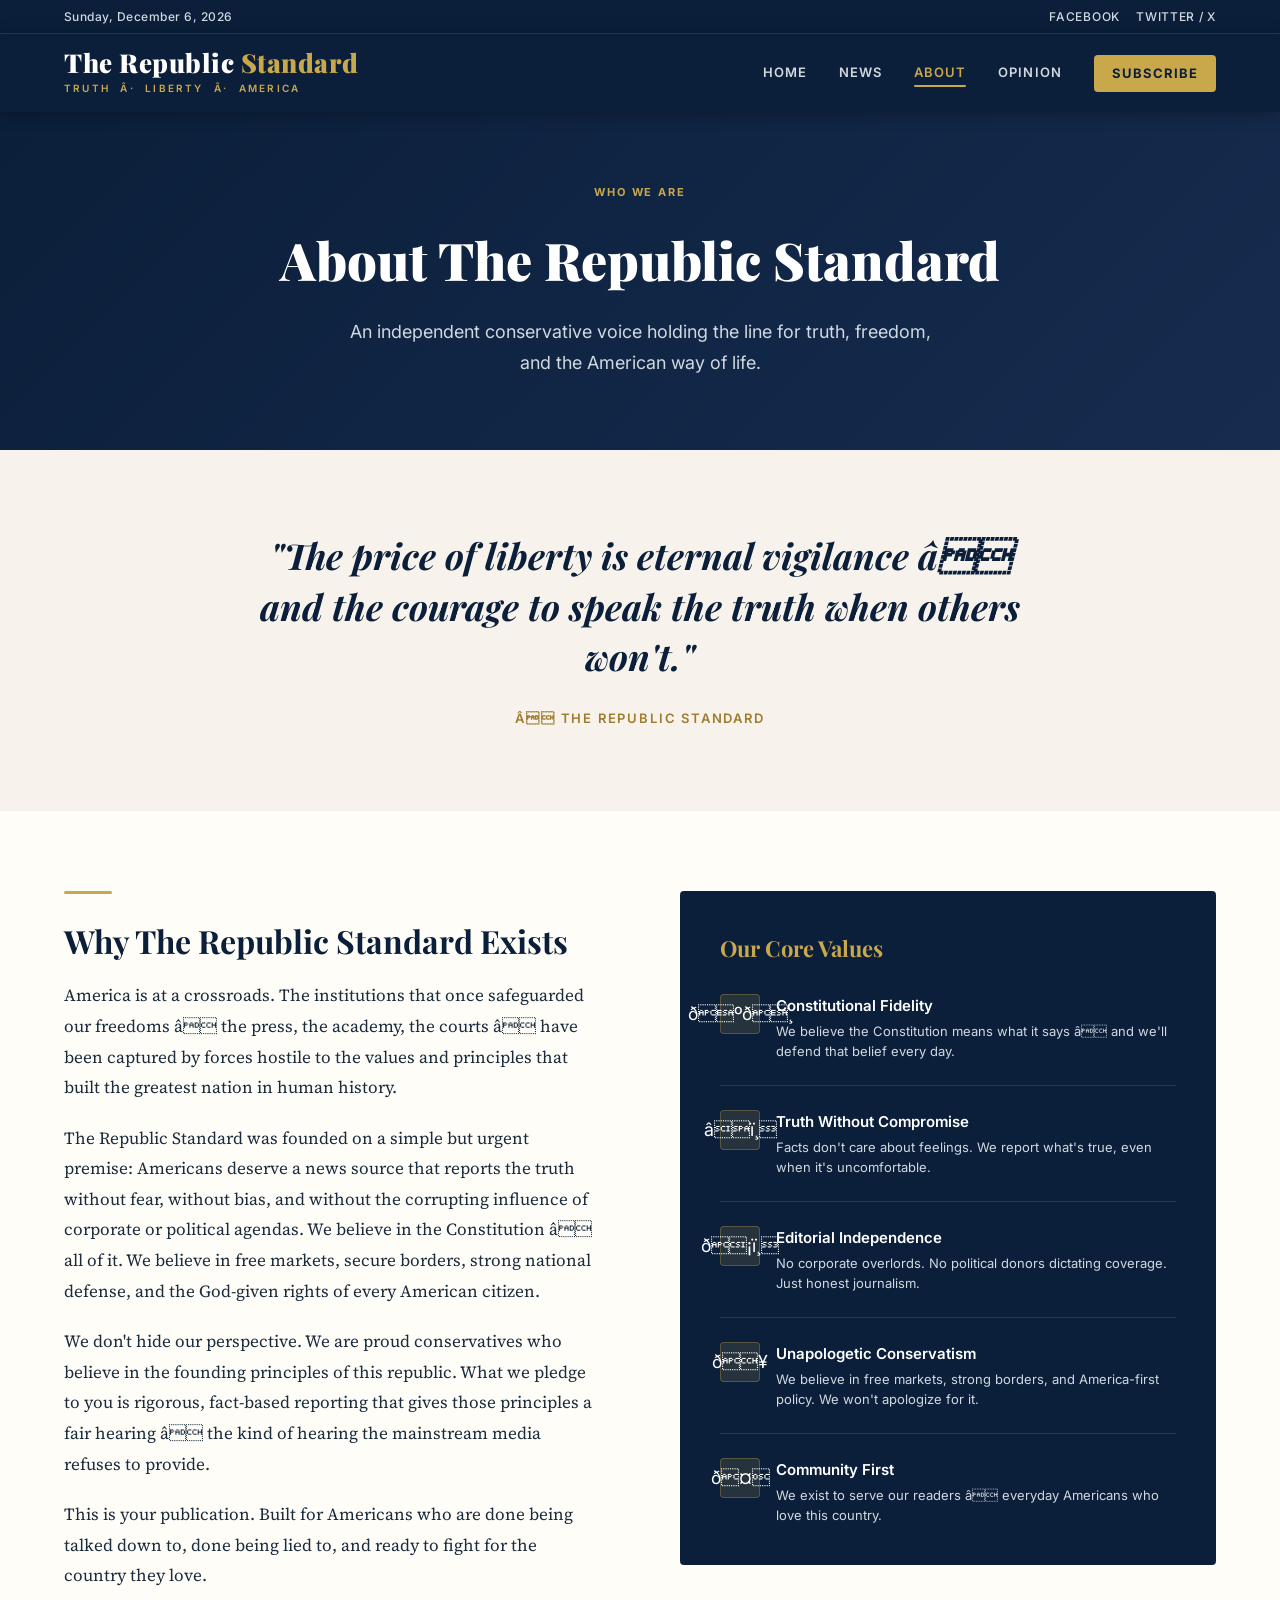
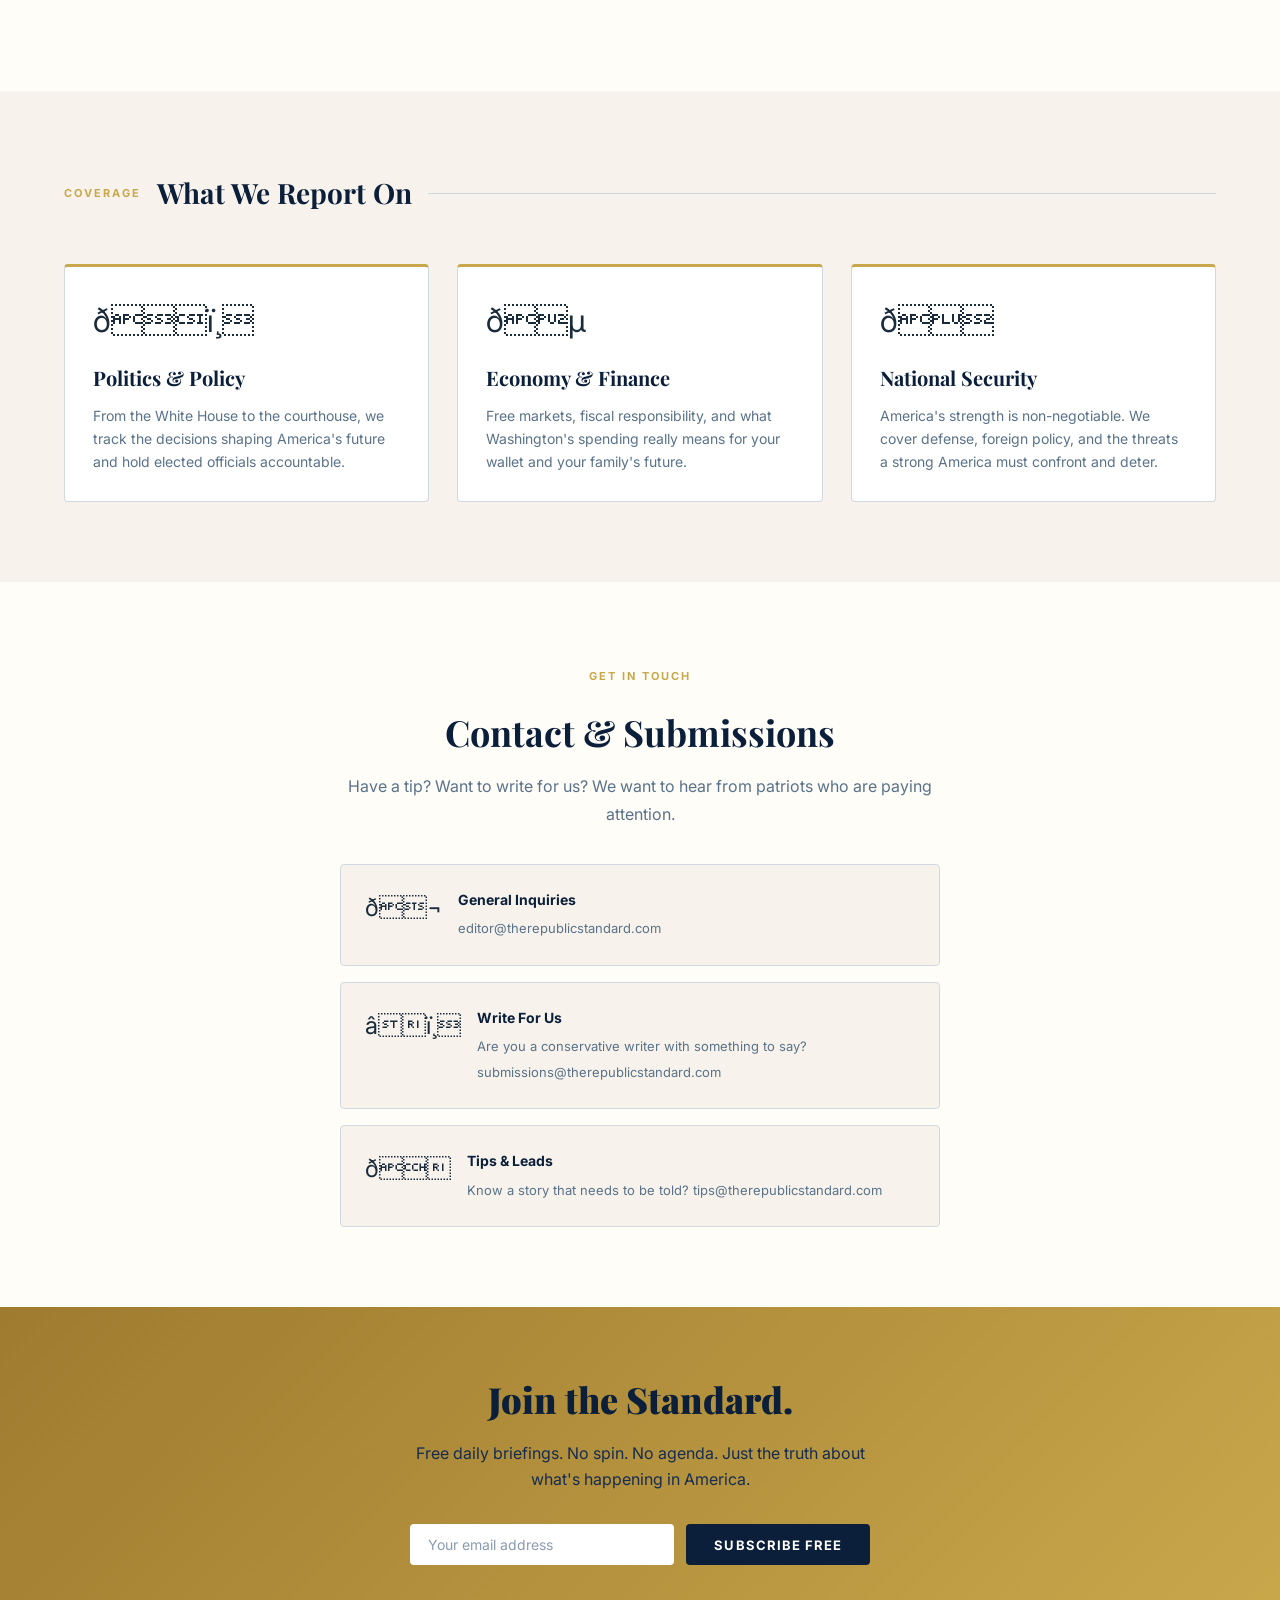
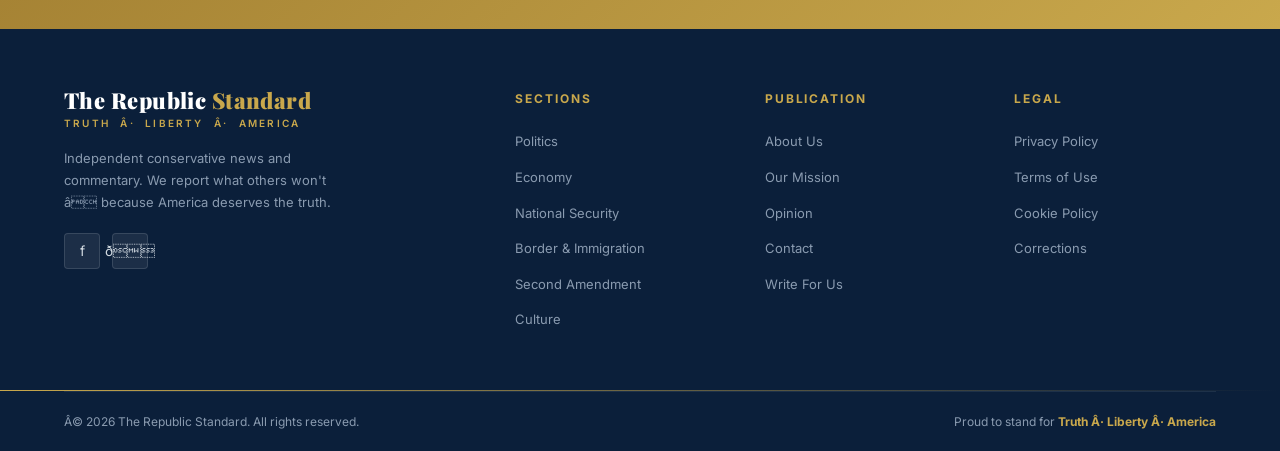
==== about.html @ 59eb90b6 "Add about page" ====
<!DOCTYPE html>
<html lang="en">
<head>
  <meta charset="UTF-8" />
  <meta name="viewport" content="width=device-width, initial-scale=1.0" />
  <title>About â The Republic Standard</title>
  <meta name="description" content="The Republic Standard is an independent conservative news publication dedicated to truth, liberty, and America." />
  <link rel="stylesheet" href="style.css" />
  <link rel="icon" href="data:image/svg+xml,<svg xmlns='http://www.w3.org/2000/svg' viewBox='0 0 100 100'><text y='.9em' font-size='90'>ð¦</text></svg>" />
</head>
<body>

  <!-- TOP BAR -->
  <div class="top-bar">
    <div class="container">
      <span class="top-bar-date" id="topDate"></span>
      <div class="top-bar-social">
        <a href="https://www.facebook.com/TheRepublicStandard" target="_blank" rel="noopener">Facebook</a>
        <a href="https://twitter.com/RepublicStd" target="_blank" rel="noopener">Twitter / X</a>
      </div>
    </div>
  </div>

  <!-- HEADER -->
  <header>
    <div class="header-inner">
      <a href="index.html" class="logo">
        <span class="logo-name">The Republic <span>Standard</span></span>
        <span class="logo-tagline">Truth &nbsp;Â·&nbsp; Liberty &nbsp;Â·&nbsp; America</span>
      </a>
      <div class="hamburger" id="hamburger">
        <span></span><span></span><span></span>
      </div>
      <nav id="mainNav">
        <a href="index.html">Home</a>
        <a href="blog.html">News</a>
        <a href="about.html" class="active">About</a>
        <a href="blog.html#opinion">Opinion</a>
        <a href="blog.html" class="nav-cta">Subscribe</a>
      </nav>
    </div>
  </header>

  <!-- PAGE HERO -->
  <section class="page-hero">
    <span class="section-label">Who We Are</span>
    <h1>About The Republic Standard</h1>
    <p>An independent conservative voice holding the line for truth, freedom, and the American way of life.</p>
  </section>

  <!-- MISSION STRIP -->
  <section class="mission-strip" id="mission">
    <div class="container">
      <blockquote>
        "The price of liberty is eternal vigilance â and the courage to speak the truth when others won't."
      </blockquote>
      <cite>â The Republic Standard</cite>
    </div>
  </section>

  <!-- ABOUT CONTENT -->
  <section class="about-content">
    <div class="container">
      <div class="about-grid">
        <div class="about-text">
          <div class="gold-line"></div>
          <h2>Why The Republic Standard Exists</h2>
          <p>
            America is at a crossroads. The institutions that once safeguarded our freedoms â the press, the academy, the courts â have been captured by forces hostile to the values and principles that built the greatest nation in human history.
          </p>
          <p>
            The Republic Standard was founded on a simple but urgent premise: Americans deserve a news source that reports the truth without fear, without bias, and without the corrupting influence of corporate or political agendas. We believe in the Constitution â all of it. We believe in free markets, secure borders, strong national defense, and the God-given rights of every American citizen.
          </p>
          <p>
            We don't hide our perspective. We are proud conservatives who believe in the founding principles of this republic. What we pledge to you is rigorous, fact-based reporting that gives those principles a fair hearing â the kind of hearing the mainstream media refuses to provide.
          </p>
          <p>
            This is your publication. Built for Americans who are done being talked down to, done being lied to, and ready to fight for the country they love.
          </p>
        </div>

        <div class="values-card">
          <h3>Our Core Values</h3>
          <div class="value-item">
            <div class="value-icon">ðºð¸</div>
            <div>
              <strong>Constitutional Fidelity</strong>
              <p>We believe the Constitution means what it says â and we'll defend that belief every day.</p>
            </div>
          </div>
          <div class="value-item">
            <div class="value-icon">âï¸</div>
            <div>
              <strong>Truth Without Compromise</strong>
              <p>Facts don't care about feelings. We report what's true, even when it's uncomfortable.</p>
            </div>
          </div>
          <div class="value-item">
            <div class="value-icon">ð¡ï¸</div>
            <div>
              <strong>Editorial Independence</strong>
              <p>No corporate overlords. No political donors dictating coverage. Just honest journalism.</p>
            </div>
          </div>
          <div class="value-item">
            <div class="value-icon">ð¥</div>
            <div>
              <strong>Unapologetic Conservatism</strong>
              <p>We believe in free markets, strong borders, and America-first policy. We won't apologize for it.</p>
            </div>
          </div>
          <div class="value-item">
            <div class="value-icon">ð¤</div>
            <div>
              <strong>Community First</strong>
              <p>We exist to serve our readers â everyday Americans who love this country.</p>
            </div>
          </div>
        </div>
      </div>
    </div>
  </section>

  <!-- WHAT WE COVER -->
  <section style="background:var(--parchment);padding:80px 0;">
    <div class="container">
      <div class="section-header" style="margin-bottom:48px;">
        <span class="section-label">Coverage</span>
        <h2>What We Report On</h2>
        <div class="section-header-line"></div>
      </div>
      <div class="articles-grid">
        <div style="background:var(--white);border:1px solid var(--gray-300);border-radius:var(--radius);padding:28px;border-top:3px solid var(--gold);">
          <div style="font-size:32px;margin-bottom:16px;">ðï¸</div>
          <h3 style="font-family:var(--font-serif);font-size:20px;color:var(--navy);margin-bottom:10px;">Politics &amp; Policy</h3>
          <p style="font-size:14px;color:var(--text-light);line-height:1.65;">From the White House to the courthouse, we track the decisions shaping America's future and hold elected officials accountable.</p>
        </div>
        <div style="background:var(--white);border:1px solid var(--gray-300);border-radius:var(--radius);padding:28px;border-top:3px solid var(--gold);">
          <div style="font-size:32px;margin-bottom:16px;">ðµ</div>
          <h3 style="font-family:var(--font-serif);font-size:20px;color:var(--navy);margin-bottom:10px;">Economy &amp; Finance</h3>
          <p style="font-size:14px;color:var(--text-light);line-height:1.65;">Free markets, fiscal responsibility, and what Washington's spending really means for your wallet and your family's future.</p>
        </div>
        <div style="background:var(--white);border:1px solid var(--gray-300);border-radius:var(--radius);padding:28px;border-top:3px solid var(--gold);">
          <div style="font-size:32px;margin-bottom:16px;">ð</div>
          <h3 style="font-family:var(--font-serif);font-size:20px;color:var(--navy);margin-bottom:10px;">National Security</h3>
          <p style="font-size:14px;color:var(--text-light);line-height:1.65;">America's strength is non-negotiable. We cover defense, foreign policy, and the threats a strong America must confront and deter.</p>
        </div>
      </div>
    </div>
  </section>

  <!-- CONTACT -->
  <section style="padding:80px 0;" id="contact">
    <div class="container">
      <div style="max-width:600px;margin:0 auto;text-align:center;">
        <span class="section-label">Get In Touch</span>
        <h2 style="font-family:var(--font-serif);font-size:36px;color:var(--navy);margin:16px 0 12px;">Contact &amp; Submissions</h2>
        <p style="font-size:16px;color:var(--text-light);line-height:1.7;margin-bottom:36px;">
          Have a tip? Want to write for us? We want to hear from patriots who are paying attention.
        </p>
        <div style="display:flex;flex-direction:column;gap:16px;text-align:left;">
          <div style="background:var(--parchment);border:1px solid var(--gray-300);border-radius:var(--radius);padding:24px;display:flex;gap:16px;align-items:flex-start;">
            <span style="font-size:24px;">ð¬</span>
            <div>
              <strong style="font-size:14px;color:var(--navy);display:block;margin-bottom:4px;">General Inquiries</strong>
              <span style="font-size:13px;color:var(--text-light);">editor@therepublicstandard.com</span>
            </div>
          </div>
          <div style="background:var(--parchment);border:1px solid var(--gray-300);border-radius:var(--radius);padding:24px;display:flex;gap:16px;align-items:flex-start;">
            <span style="font-size:24px;">âï¸</span>
            <div>
              <strong style="font-size:14px;color:var(--navy);display:block;margin-bottom:4px;">Write For Us</strong>
              <span style="font-size:13px;color:var(--text-light);">Are you a conservative writer with something to say? submissions@therepublicstandard.com</span>
            </div>
          </div>
          <div style="background:var(--parchment);border:1px solid var(--gray-300);border-radius:var(--radius);padding:24px;display:flex;gap:16px;align-items:flex-start;">
            <span style="font-size:24px;">ð</span>
            <div>
              <strong style="font-size:14px;color:var(--navy);display:block;margin-bottom:4px;">Tips &amp; Leads</strong>
              <span style="font-size:13px;color:var(--text-light);">Know a story that needs to be told? tips@therepublicstandard.com</span>
            </div>
          </div>
        </div>
      </div>
    </div>
  </section>

  <!-- NEWSLETTER -->
  <section class="newsletter">
    <div class="container">
      <h2>Join the Standard.</h2>
      <p>Free daily briefings. No spin. No agenda. Just the truth about what's happening in America.</p>
      <form class="newsletter-form" onsubmit="e=>e.preventDefault()">
        <input type="email" placeholder="Your email address" required />
        <button type="submit" onclick="this.textContent='â Subscribed!'">Subscribe Free</button>
      </form>
    </div>
  </section>

  <!-- FOOTER -->
  <footer>
    <div class="container">
      <div class="footer-grid">
        <div class="footer-brand">
          <a href="index.html" class="logo">
            <span class="logo-name">The Republic <span>Standard</span></span>
            <span class="logo-tagline">Truth &nbsp;Â·&nbsp; Liberty &nbsp;Â·&nbsp; America</span>
          </a>
          <p>Independent conservative news and commentary. We report what others won't â because America deserves the truth.</p>
          <div class="footer-social">
            <a href="https://www.facebook.com/TheRepublicStandard" target="_blank" rel="noopener" title="Facebook">f</a>
            <a href="https://twitter.com/RepublicStd" target="_blank" rel="noopener" title="Twitter/X">ð</a>
          </div>
        </div>
        <div class="footer-col">
          <h4>Sections</h4>
          <ul>
            <li><a href="blog.html">Politics</a></li>
            <li><a href="blog.html">Economy</a></li>
            <li><a href="blog.html">National Security</a></li>
            <li><a href="blog.html">Border &amp; Immigration</a></li>
            <li><a href="blog.html">Second Amendment</a></li>
            <li><a href="blog.html">Culture</a></li>
          </ul>
        </div>
        <div class="footer-col">
          <h4>Publication</h4>
          <ul>
            <li><a href="about.html">About Us</a></li>
            <li><a href="#mission">Our Mission</a></li>
            <li><a href="blog.html#opinion">Opinion</a></li>
            <li><a href="#contact">Contact</a></li>
            <li><a href="#contact">Write For Us</a></li>
          </ul>
        </div>
        <div class="footer-col">
          <h4>Legal</h4>
          <ul>
            <li><a href="#">Privacy Policy</a></li>
            <li><a href="#">Terms of Use</a></li>
            <li><a href="#">Cookie Policy</a></li>
            <li><a href="#">Corrections</a></li>
          </ul>
        </div>
      </div>
    </div>
    <div class="divider"></div>
    <div class="container">
      <div class="footer-bottom">
        <span>Â© <span id="year"></span> The Republic Standard. All rights reserved.</span>
        <span>Proud to stand for <strong style="color:var(--gold)">Truth Â· Liberty Â· America</strong></span>
      </div>
    </div>
  </footer>

  <script>
    document.getElementById('topDate').textContent = new Date().toLocaleDateString('en-US', { weekday:'long', year:'numeric', month:'long', day:'numeric' });
    document.getElementById('year').textContent = new Date().getFullYear();
    document.getElementById('hamburger').addEventListener('click', () => {
      document.getElementById('mainNav').classList.toggle('open');
    });
  </script>
</body>
</html>
---- style.css ----
/* =============================================
   THE REPUBLIC STANDARD â Global Stylesheet
   ============================================= */

@import url('https://fonts.googleapis.com/css2?family=Playfair+Display:ital,wght@0,400;0,600;0,700;0,900;1,400;1,700&family=Inter:wght@300;400;500;600;700&family=Source+Serif+4:ital,wght@0,400;0,600;1,400&display=swap');

/* ---------- CSS Variables ---------- */
:root {
  --navy:       #0B1F3A;
  --navy-mid:   #162C4F;
  --navy-light: #1E3A65;
  --gold:       #C9A84C;
  --gold-light: #E8C97A;
  --gold-dark:  #9E7B2F;
  --parchment:  #F7F3EC;
  --cream:      #FFFDF8;
  --white:      #FFFFFF;
  --gray-100:   #F2F4F6;
  --gray-300:   #D1D9E0;
  --gray-500:   #8A9BB0;
  --gray-700:   #3D5166;
  --text:       #1A2B3C;
  --text-light: #5A7289;

  --font-serif: 'Playfair Display', Georgia, 'Times New Roman', serif;
  --font-body:  'Inter', system-ui, -apple-system, sans-serif;
  --font-read:  'Source Serif 4', Georgia, serif;

  --max-w: 1200px;
  --radius: 4px;
  --shadow: 0 2px 12px rgba(11,31,58,0.10);
  --shadow-lg: 0 8px 32px rgba(11,31,58,0.16);
}

/* ---------- Reset ---------- */
*, *::before, *::after { box-sizing: border-box; margin: 0; padding: 0; }
html { scroll-behavior: smooth; }
body {
  font-family: var(--font-body);
  background: var(--cream);
  color: var(--text);
  line-height: 1.6;
  font-size: 16px;
}
img { max-width: 100%; height: auto; display: block; }
a { color: inherit; text-decoration: none; }
ul { list-style: none; }

/* ---------- Utility ---------- */
.container { max-width: var(--max-w); margin: 0 auto; padding: 0 24px; }
.section-label {
  font-family: var(--font-body);
  font-size: 11px;
  font-weight: 700;
  letter-spacing: 0.18em;
  text-transform: uppercase;
  color: var(--gold);
}
.divider {
  height: 1px;
  background: linear-gradient(90deg, var(--gold) 0%, transparent 100%);
  margin: 0;
}
.btn {
  display: inline-block;
  padding: 11px 28px;
  font-family: var(--font-body);
  font-size: 13px;
  font-weight: 600;
  letter-spacing: 0.08em;
  text-transform: uppercase;
  border-radius: var(--radius);
  cursor: pointer;
  transition: all 0.2s ease;
  border: none;
}
.btn-primary {
  background: var(--gold);
  color: var(--navy);
}
.btn-primary:hover { background: var(--gold-light); transform: translateY(-1px); box-shadow: var(--shadow); }
.btn-outline {
  background: transparent;
  color: var(--gold);
  border: 1.5px solid var(--gold);
}
.btn-outline:hover { background: var(--gold); color: var(--navy); }
.btn-white {
  background: var(--white);
  color: var(--navy);
}
.btn-white:hover { background: var(--gold); }

/* ============================================================
   TOP BAR (date + social strip)
   ============================================================ */
.top-bar {
  background: var(--navy);
  color: var(--gray-300);
  font-size: 12px;
  padding: 7px 0;
  border-bottom: 1px solid var(--navy-light);
}
.top-bar .container {
  display: flex;
  justify-content: space-between;
  align-items: center;
}
.top-bar-date { font-weight: 500; letter-spacing: 0.04em; }
.top-bar-social { display: flex; gap: 16px; }
.top-bar-social a {
  color: var(--gray-300);
  font-size: 12px;
  font-weight: 500;
  letter-spacing: 0.06em;
  text-transform: uppercase;
  transition: color 0.2s;
}
.top-bar-social a:hover { color: var(--gold); }

/* ============================================================
   HEADER / NAV
   ============================================================ */
header {
  background: var(--navy);
  position: sticky;
  top: 0;
  z-index: 100;
  box-shadow: 0 2px 16px rgba(0,0,0,0.3);
}
.header-inner {
  display: flex;
  align-items: center;
  justify-content: space-between;
  padding: 16px 24px;
  max-width: var(--max-w);
  margin: 0 auto;
}
.logo {
  display: flex;
  flex-direction: column;
  align-items: flex-start;
}
.logo-name {
  font-family: var(--font-serif);
  font-size: 26px;
  font-weight: 900;
  color: var(--white);
  letter-spacing: 0.02em;
  line-height: 1;
}
.logo-name span { color: var(--gold); }
.logo-tagline {
  font-size: 10px;
  font-weight: 600;
  letter-spacing: 0.22em;
  text-transform: uppercase;
  color: var(--gold);
  margin-top: 4px;
}
nav { display: flex; gap: 32px; align-items: center; }
nav a {
  font-size: 13px;
  font-weight: 600;
  letter-spacing: 0.08em;
  text-transform: uppercase;
  color: var(--gray-300);
  transition: color 0.2s;
  position: relative;
  padding-bottom: 2px;
}
nav a:hover, nav a.active { color: var(--gold); }
nav a.active::after {
  content: '';
  position: absolute;
  bottom: -2px;
  left: 0; right: 0;
  height: 2px;
  background: var(--gold);
  border-radius: 2px;
}
.nav-cta {
  background: var(--gold) !important;
  color: var(--navy) !important;
  padding: 8px 18px;
  border-radius: var(--radius);
  font-weight: 700 !important;
}
.nav-cta:hover { background: var(--gold-light) !important; }
.hamburger { display: none; flex-direction: column; gap: 5px; cursor: pointer; }
.hamburger span { display: block; width: 24px; height: 2px; background: var(--white); border-radius: 2px; }

/* ============================================================
   HERO â HOMEPAGE
   ============================================================ */
.hero {
  background: linear-gradient(135deg, var(--navy) 0%, var(--navy-mid) 60%, #1a2f50 100%);
  padding: 80px 0 64px;
  position: relative;
  overflow: hidden;
}
.hero::before {
  content: '';
  position: absolute;
  inset: 0;
  background: url("data:image/svg+xml,%3Csvg width='60' height='60' viewBox='0 0 60 60' xmlns='http://www.w3.org/2000/svg'%3E%3Cg fill='none' fill-rule='evenodd'%3E%3Cg fill='%23C9A84C' fill-opacity='0.04'%3E%3Cpath d='M36 34v-4h-2v4h-4v2h4v4h2v-4h4v-2h-4zm0-30V0h-2v4h-4v2h4v4h2V6h4V4h-4zM6 34v-4H4v4H0v2h4v4h2v-4h4v-2H6zM6 4V0H4v4H0v2h4v4h2V6h4V4H6z'/%3E%3C/g%3E%3C/g%3E%3C/svg%3E");
}
.hero .container { position: relative; z-index: 1; }
.hero-eyebrow {
  display: inline-block;
  font-size: 11px;
  font-weight: 700;
  letter-spacing: 0.2em;
  text-transform: uppercase;
  color: var(--gold);
  border: 1px solid rgba(201,168,76,0.4);
  padding: 5px 14px;
  border-radius: 2px;
  margin-bottom: 20px;
}
.hero h1 {
  font-family: var(--font-serif);
  font-size: clamp(36px, 5vw, 64px);
  font-weight: 900;
  color: var(--white);
  line-height: 1.1;
  max-width: 760px;
  margin-bottom: 20px;
}
.hero h1 em { color: var(--gold); font-style: normal; }
.hero-sub {
  font-size: 18px;
  color: var(--gray-300);
  max-width: 540px;
  line-height: 1.7;
  margin-bottom: 36px;
}
.hero-actions { display: flex; gap: 14px; flex-wrap: wrap; }
.hero-divider {
  width: 60px;
  height: 3px;
  background: var(--gold);
  margin: 28px 0;
  border-radius: 2px;
}

/* ============================================================
   BREAKING TICKER
   ============================================================ */
.ticker {
  background: var(--gold);
  color: var(--navy);
  padding: 10px 0;
  overflow: hidden;
  white-space: nowrap;
}
.ticker-label {
  display: inline-block;
  font-weight: 800;
  font-size: 12px;
  letter-spacing: 0.12em;
  text-transform: uppercase;
  margin-right: 20px;
  padding: 0 16px 0 24px;
  border-right: 2px solid var(--navy);
  color: var(--navy);
}
.ticker-track {
  display: inline-block;
  animation: ticker-scroll 30s linear infinite;
  font-size: 13px;
  font-weight: 600;
  letter-spacing: 0.04em;
}
.ticker-track span { margin: 0 40px; }
.ticker-track span::before { content: 'â '; font-size: 8px; margin-right: 6px; }
@keyframes ticker-scroll {
  0%   { transform: translateX(0); }
  100% { transform: translateX(-50%); }
}

/* ============================================================
   FEATURED SECTION
   ============================================================ */
.section { padding: 64px 0; }
.section-header {
  display: flex;
  align-items: center;
  gap: 16px;
  margin-bottom: 36px;
}
.section-header h2 {
  font-family: var(--font-serif);
  font-size: 28px;
  font-weight: 700;
  color: var(--navy);
}
.section-header-line {
  flex: 1;
  height: 1px;
  background: var(--gray-300);
}

/* Article Card */
.articles-grid {
  display: grid;
  grid-template-columns: repeat(3, 1fr);
  gap: 28px;
}
.articles-grid.featured-grid {
  grid-template-columns: 1.8fr 1fr;
  gap: 28px;
}
.articles-grid.featured-grid .featured-main {
  grid-row: span 2;
}

.article-card {
  background: var(--white);
  border: 1px solid var(--gray-300);
  border-radius: var(--radius);
  overflow: hidden;
  transition: box-shadow 0.25s, transform 0.25s;
  display: flex;
  flex-direction: column;
}
.article-card:hover { box-shadow: var(--shadow-lg); transform: translateY(-2px); }

.article-img {
  width: 100%;
  aspect-ratio: 16/9;
  background: var(--navy);
  position: relative;
  overflow: hidden;
}
.article-img.tall { aspect-ratio: 4/3; }
.article-img-placeholder {
  width: 100%; height: 100%;
  display: flex;
  align-items: center;
  justify-content: center;
  font-size: 48px;
  background: linear-gradient(135deg, var(--navy) 0%, var(--navy-light) 100%);
  color: var(--gold);
}
#article-cat {
  position: absolute;
  top: 12px; left: 12px;
  background: var(--gold);
  color: var(--navy);
  font-size: 10px;
  font-weight: 700;
  letter-spacing: 0.14em;
  text-transform: uppercase;
  padding: 4px 10px;
  border-radius: 2px;
}

.article-body { padding: 20px; flex: 1; display: flex; flex-direction: column; }
.article-body h3 {
  font-family: var(--font-serif);
  font-size: 18px;
  font-weight: 700;
  color: var(--navy);
  line-height: 1.35;
  margin-bottom: 10px;
}
.article-body h3.large { font-size: 24px; }
.article-body p {
  font-size: 14px;
  color: var(--text-light);
  line-height: 1.65;
  flex: 1;
}
.article-meta {
  display: flex;
  align-items: center;
  gap: 12px;
  margin-top: 16px;
  padding-top: 16px;
  border-top: 1px solid var(--gray-100);
  font-size: 12px;
  color: var(--gray-500);
  font-weight: 500;
}
.article-meta .dot::before { content: 'Â·'; margin-right: 0; }
.read-more {
  font-size: 12px;
  font-weight: 700;
  letter-spacing: 0.08em;
  text-transform: uppercase;
  color: var(--gold-dark);
  margin-top: 14px;
  display: inline-flex;
  align-items: center;
  gap: 6px;
  transition: gap 0.2s;
}
.read-more:hover { gap: 10px; }

/* ============================================================
   OPINION / COLUMN STRIP
   ============================================================ */
.opinion-strip {
  background: var(--navy);
  padding: 60px 0;
}
.opinion-strip .section-header h2 { color: var(--white); }
.opinion-strip .section-header-line { background: rgba(255,255,255,0.15); }
.opinion-strip .section-label { color: var(--gold-light); }

.opinion-grid {
  display: grid;
  grid-template-columns: repeat(3, 1fr);
  gap: 24px;
}
.opinion-card {
  background: rgba(255,255,255,0.06);
  border: 1px solid rgba(201,168,76,0.2);
  border-radius: var(--radius);
  padding: 24px;
  transition: background 0.2s;
}
.opinion-card:hover { background: rgba(255,255,255,0.1); }
.opinion-author {
  display: flex;
  align-items: center;
  gap: 12px;
  margin-bottom: 16px;
}
.author-avatar {
  width: 44px; height: 44px;
  border-radius: 50%;
  background: linear-gradient(135deg, var(--gold-dark), var(--gold));
  display: flex;
  align-items: center;
  justify-content: center;
  font-family: var(--font-serif);
  font-size: 18px;
  font-weight: 700;
  color: var(--navy);
  flex-shrink: 0;
}
.author-info strong {
  display: block;
  font-size: 14px;
  font-weight: 600;
  color: var(--white);
}
.author-info span {
  font-size: 12px;
  color: var(--gray-500);
}
.opinion-card h4 {
  font-family: var(--font-serif);
  font-size: 17px;
  font-weight: 700;
  color: var(--white);
  line-height: 1.4;
  margin-bottom: 10px;
}
.opinion-card p { font-size: 13px; color: var(--gray-300); line-height: 1.6; }

/* ============================================================
   NEWSLETTER CTA
   ============================================================ */
.newsletter {
  background: linear-gradient(135deg, var(--gold-dark) 0%, var(--gold) 100%);
  padding: 64px 0;
  text-align: center;
}
.newsletter h2 {
  font-family: var(--font-serif);
  font-size: 36px;
  font-weight: 900;
  color: var(--navy);
  margin-bottom: 12px;
}
.newsletter p {
  font-size: 16px;
  color: var(--navy-mid);
  margin-bottom: 32px;
  max-width: 480px;
  margin-left: auto;
  margin-right: auto;
}
.newsletter-form {
  display: flex;
  gap: 12px;
  max-width: 460px;
  margin: 0 auto;
  justify-content: center;
}
.newsletter-form input {
  flex: 1;
  padding: 12px 18px;
  border: none;
  border-radius: var(--radius);
  font-size: 14px;
  font-family: var(--font-body);
  outline: none;
}
.newsletter-form input::placeholder { color: var(--gray-500); }
.newsletter-form button {
  padding: 12px 28px;
  background: var(--navy);
  color: var(--white);
  border: none;
  border-radius: var(--radius);
  font-size: 13px;
  font-weight: 700;
  letter-spacing: 0.08em;
  text-transform: uppercase;
  cursor: pointer;
  transition: background 0.2s;
  font-family: var(--font-body);
}
.newsletter-form button:hover { background: var(--navy-light); }

/* ============================================================
   ABOUT PAGE
   ============================================================ */
.page-hero {
  background: linear-gradient(135deg, var(--navy) 0%, var(--navy-mid) 100%);
  padding: 72px 0;
  text-align: center;
}
.page-hero .section-label { display: block; margin-bottom: 16px; }
.page-hero h1 {
  font-family: var(--font-serif);
  font-size: clamp(32px, 5vw, 52px);
  font-weight: 900;
  color: var(--white);
  margin-bottom: 16px;
}
.page-hero p {
  font-size: 18px;
  color: var(--gray-300);
  max-width: 600px;
  margin: 0 auto;
  line-height: 1.7;
}

.about-content { padding: 80px 0; }
.about-grid {
  display: grid;
  grid-template-columns: 1fr 1fr;
  gap: 80px;
  align-items: start;
}
.about-text h2 {
  font-family: var(--font-serif);
  font-size: 32px;
  font-weight: 700;
  color: var(--navy);
  margin-bottom: 20px;
  line-height: 1.2;
}
.about-text p {
  font-family: var(--font-read);
  font-size: 17px;
  color: var(--text);
  line-height: 1.8;
  margin-bottom: 20px;
}
.about-text .gold-line {
  width: 48px; height: 3px;
  background: var(--gold);
  margin-bottom: 28px;
  border-radius: 2px;
}

.values-card {
  background: var(--navy);
  border-radius: var(--radius);
  padding: 40px;
  color: var(--white);
}
.values-card h3 {
  font-family: var(--font-serif);
  font-size: 22px;
  color: var(--gold);
  margin-bottom: 28px;
}
.value-item {
  display: flex;
  gap: 16px;
  margin-bottom: 24px;
  padding-bottom: 24px;
  border-bottom: 1px solid rgba(255,255,255,0.1);
}
.value-item:last-child { border-bottom: none; margin-bottom: 0; padding-bottom: 0; }
.value-icon {
  width: 40px; height: 40px;
  background: rgba(201,168,76,0.15);
  border: 1px solid rgba(201,168,76,0.3);
  border-radius: var(--radius);
  display: flex;
  align-items: center;
  justify-content: center;
  font-size: 18px;
  flex-shrink: 0;
}
.value-item strong { display: block; font-size: 15px; font-weight: 600; color: var(--white); margin-bottom: 4px; }
.value-item p { font-size: 13px; color: var(--gray-300); line-height: 1.5; margin: 0; }

.mission-strip {
  background: var(--parchment);
  padding: 80px 0;
  text-align: center;
}
.mission-strip blockquote {
  font-family: var(--font-serif);
  font-size: clamp(22px, 3vw, 36px);
  font-weight: 700;
  color: var(--navy);
  max-width: 800px;
  margin: 0 auto 24px;
  line-height: 1.4;
  font-style: italic;
}
.mission-strip cite {
  font-size: 13px;
  font-weight: 600;
  letter-spacing: 0.14em;
  text-transform: uppercase;
  color: var(--gold-dark);
  font-style: normal;
}

/* ============================================================
   BLOG PAGE
   ============================================================ */
.blog-header {
  background: linear-gradient(135deg, var(--navy) 0%, var(--navy-mid) 100%);
  padding: 60px 0;
}
.blog-header h1 {
  font-family: var(--font-serif);
  font-size: 48px;
  font-weight: 900;
  color: var(--white);
  margin-bottom: 8px;
}
.blog-header p { font-size: 16px; color: var(--gray-300); }

.blog-layout {
  padding: 60px 0;
  display: grid;
  grid-template-columns: 1fr 320px;
  gap: 48px;
  max-width: var(--max-w);
  margin: 0 auto;
  padding-left: 24px;
  padding-right: 24px;
}
.blog-list { display: flex; flex-direction: column; gap: 28px; }
.blog-card {
  background: var(--white);
  border: 1px solid var(--gray-300);
  border-radius: var(--radius);
  display: grid;
  grid-template-columns: 240px 1fr;
  overflow: hidden;
  transition: box-shadow 0.25s, transform 0.25s;
}
.blog-card:hover { box-shadow: var(--shadow-lg); transform: translateY(-2px); }
.blog-card-img {
  background: var(--navy);
  min-height: 180px;
  display: flex;
  align-items: center;
  justify-content: center;
  font-size: 42px;
  color: var(--gold);
}
.blog-card-body { padding: 24px; }
.blog-card-cat {
  font-size: 11px;
  font-weight: 700;
  letter-spacing: 0.14em;
  text-transform: uppercase;
  color: var(--gold-dark);
  margin-bottom: 8px;
}
.blog-card-body h2 {
  font-family: var(--font-serif);
  font-size: 22px;
  font-weight: 700;
  color: var(--navy);
  line-height: 1.3;
  margin-bottom: 10px;
}
.blog-card-body p {
  font-size: 14px;
  color: var(--text-light);
  line-height: 1.65;
  margin-bottom: 16px;
}
.blog-card-meta { font-size: 12px; color: var(--gray-500); display: flex; gap: 12px; flex-wrap: wrap; }

/* Sidebar */
.sidebar {}
.sidebar-widget {
  background: var(--white);
  border: 1px solid var(--gray-300);
  border-radius: var(--radius);
  padding: 24px;
  margin-bottom: 24px;
}
.sidebar-widget h3 {
  font-family: var(--font-serif);
  font-size: 18px;
  font-weight: 700;
  color: var(--navy);
  margin-bottom: 4px;
}
.sidebar-divider {
  width: 32px; height: 2px;
  background: var(--gold);
  margin: 10px 0 18px;
  border-radius: 1px;
}
.sidebar-cat {
  display: flex;
  justify-content: space-between;
  align-items: center;
  padding: 10px 0;
  border-bottom: 1px solid var(--gray-100);
  font-size: 14px;
  color: var(--navy);
  font-weight: 500;
  cursor: pointer;
}
.sidebar-cat:last-child { border-bottom: none; }
.sidebar-cat span { font-size: 12px; color: var(--gray-500); }
.sidebar-cat:hover { color: var(--gold-dark); }

.sidebar-newsletter { background: var(--navy); color: var(--white); }
.sidebar-newsletter h3 { color: var(--gold); }
.sidebar-newsletter p { font-size: 13px; color: var(--gray-300); line-height: 1.5; margin-bottom: 14px; }
.sidebar-newsletter input {
  width: 100%;
  padding: 10px 14px;
  background: rgba(255,255,255,0.1);
  border: 1px solid rgba(201,168,76,0.3);
  border-radius: var(--radius);
  color: var(--white);
  font-size: 13px;
  font-family: var(--font-body);
  margin-bottom: 10px;
  outline: none;
}
.sidebar-newsletter input::placeholder { color: var(--gray-500); }
.sidebar-newsletter button {
  width: 100%;
  padding: 10px;
  background: var(--gold);
  border: none;
  border-radius: var(--radius);
  color: var(--navy);
  font-size: 12px;
  font-weight: 700;
  letter-spacing: 0.1em;
  text-transform: uppercase;
  cursor: pointer;
  font-family: var(--font-body);
}

/* ============================================================
   FOOTER
   ============================================================ */
footer {
  background: var(--navy);
  color: var(--gray-300);
  padding: 60px 0 0;
}
.footer-grid {
  display: grid;
  grid-template-columns: 2fr 1fr 1fr 1fr;
  gap: 48px;
  margin-bottom: 48px;
}
.footer-brand .logo-name { font-size: 22px; }
.footer-brand p {
  font-size: 13px;
  color: var(--gray-500);
  line-height: 1.7;
  margin: 16px 0 20px;
  max-width: 280px;
}
.footer-social { display: flex; gap: 12px; }
.footer-social a {
  width: 36px; height: 36px;
  background: rgba(255,255,255,0.07);
  border: 1px solid rgba(255,255,255,0.12);
  border-radius: var(--radius);
  display: flex;
  align-items: center;
  justify-content: center;
  font-size: 14px;
  color: var(--gray-300);
  transition: all 0.2s;
}
.footer-social a:hover { background: var(--gold); color: var(--navy); border-color: var(--gold); }

.footer-col h4 {
  font-size: 12px;
  font-weight: 700;
  letter-spacing: 0.16em;
  text-transform: uppercase;
  color: var(--gold);
  margin-bottom: 20px;
}
.footer-col ul li { margin-bottom: 10px; }
.footer-col ul li a {
  font-size: 13px;
  color: var(--gray-500);
  transition: color 0.2s;
}
.footer-col ul li a:hover { color: var(--gold); }

.footer-bottom {
  border-top: 1px solid rgba(255,255,255,0.08);
  padding: 20px 0;
  display: flex;
  justify-content: space-between;
  align-items: center;
  font-size: 12px;
  color: var(--gray-500);
}
.footer-bottom a { color: var(--gray-500); transition: color 0.2s; }
.footer-bottom a:hover { color: var(--gold); }

/* ============================================================
   CATEGORY TABS
   ============================================================ */
.cat-tabs {
  background: var(--white);
  border-bottom: 1px solid var(--gray-300);
  overflow-x: auto;
}
.cat-tabs-inner {
  display: flex;
  gap: 0;
  max-width: var(--max-w);
  margin: 0 auto;
  padding: 0 24px;
}
.cat-tab {
  padding: 14px 20px;
  font-size: 13px;
  font-weight: 600;
  letter-spacing: 0.06em;
  text-transform: uppercase;
  color: var(--text-light);
  border-bottom: 2px solid transparent;
  cursor: pointer;
  transition: all 0.2s;
  white-space: nowrap;
}
.cat-tab:hover { color: var(--navy); }
.cat-tab.active { color: var(--navy); border-bottom-color: var(--gold); }

/* ============================================================
   RESPONSIVE
   ============================================================ */
@media (max-width: 960px) {
  .articles-grid { grid-template-columns: 1fr 1fr; }
  .articles-grid.featured-grid { grid-template-columns: 1fr; }
  .opinion-grid { grid-template-columns: 1fr 1fr; }
  .footer-grid { grid-template-columns: 1fr 1fr; }
  .about-grid { grid-template-columns: 1fr; gap: 40px; }
  .blog-layout { grid-template-columns: 1fr; }
  .blog-card { grid-template-columns: 1fr; }
  .blog-card-img { min-height: 200px; }
}
@media (max-width: 640px) {
  .articles-grid { grid-template-columns: 1fr; }
  .opinion-grid { grid-template-columns: 1fr; }
  .footer-grid { grid-template-columns: 1fr; gap: 32px; }
  .header-inner { flex-wrap: wrap; gap: 16px; }
  nav { display: none; }
  nav.open { display: flex; flex-direction: column; gap: 16px; width: 100%; padding: 16px 0; }
  .hamburger { display: flex; }
  .newsletter-form { flex-direction: column; }
  .top-bar .container { flex-direction: column; gap: 6px; }
}
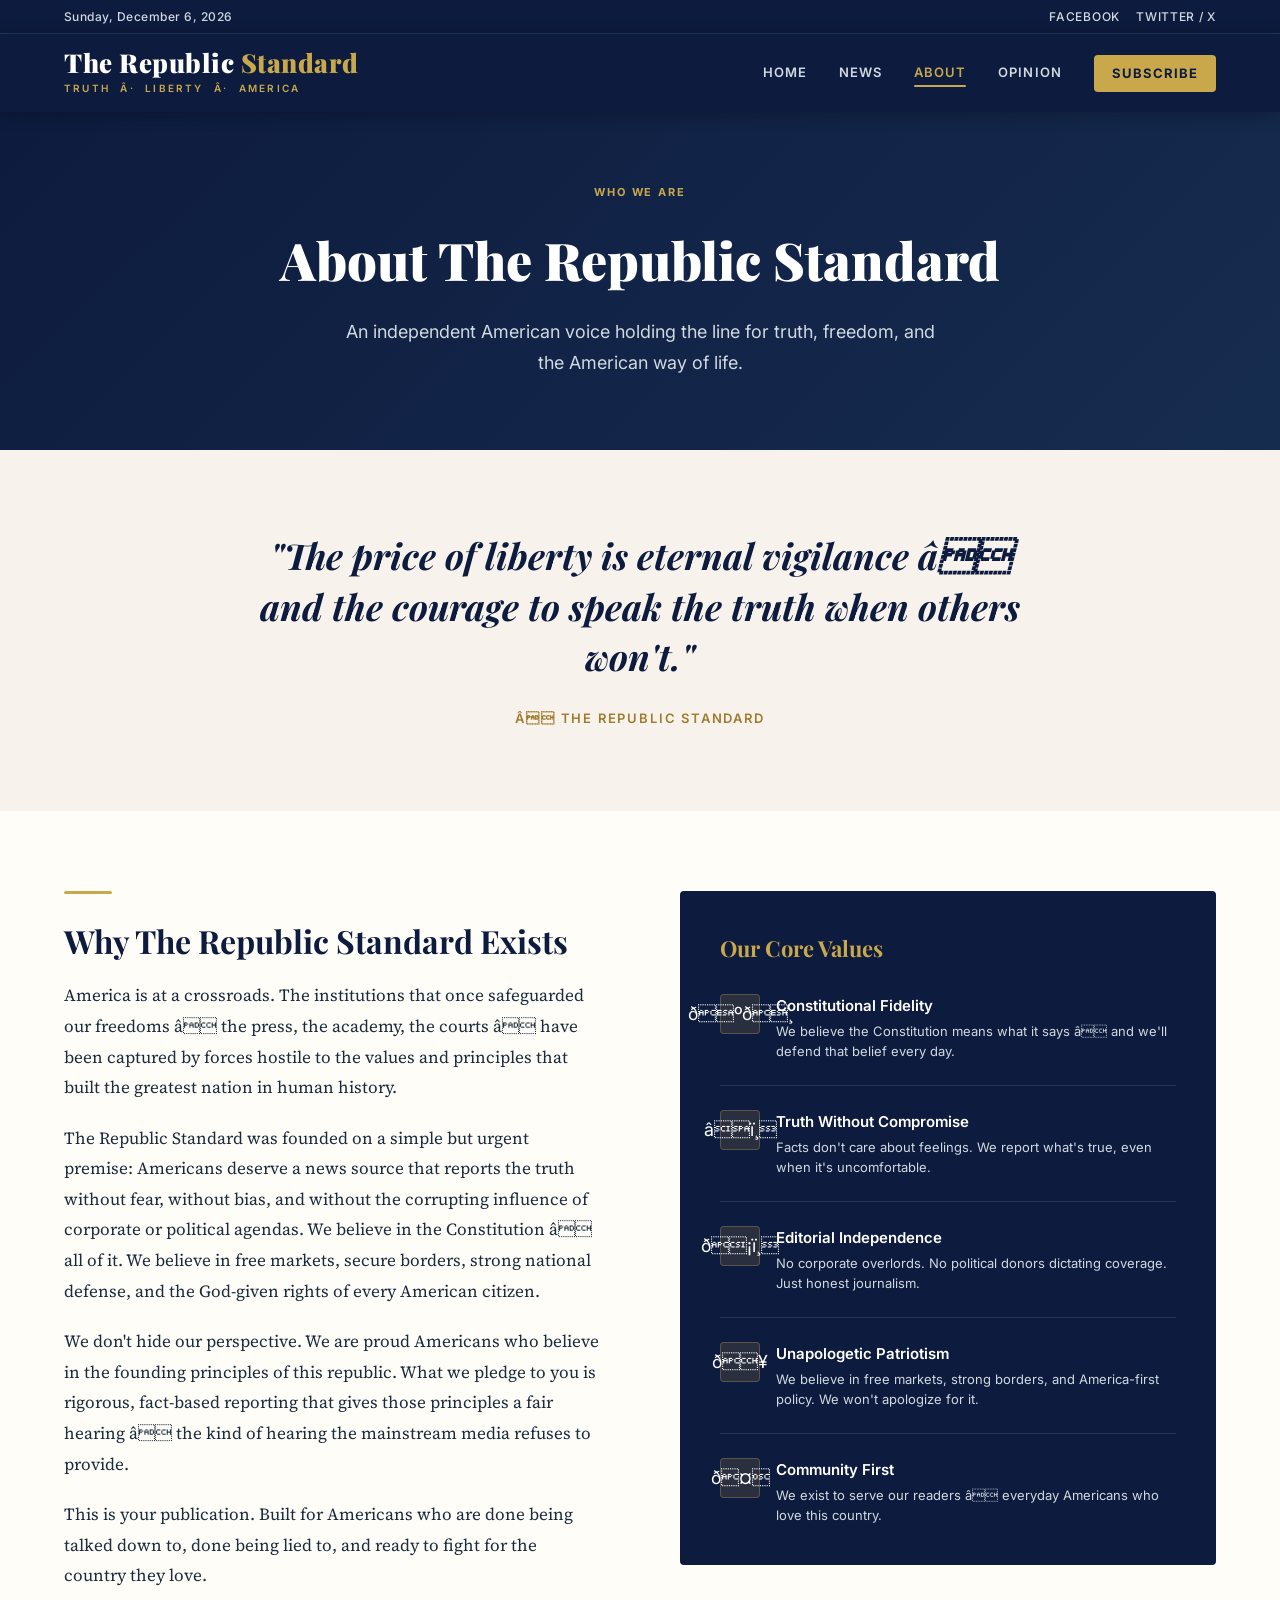
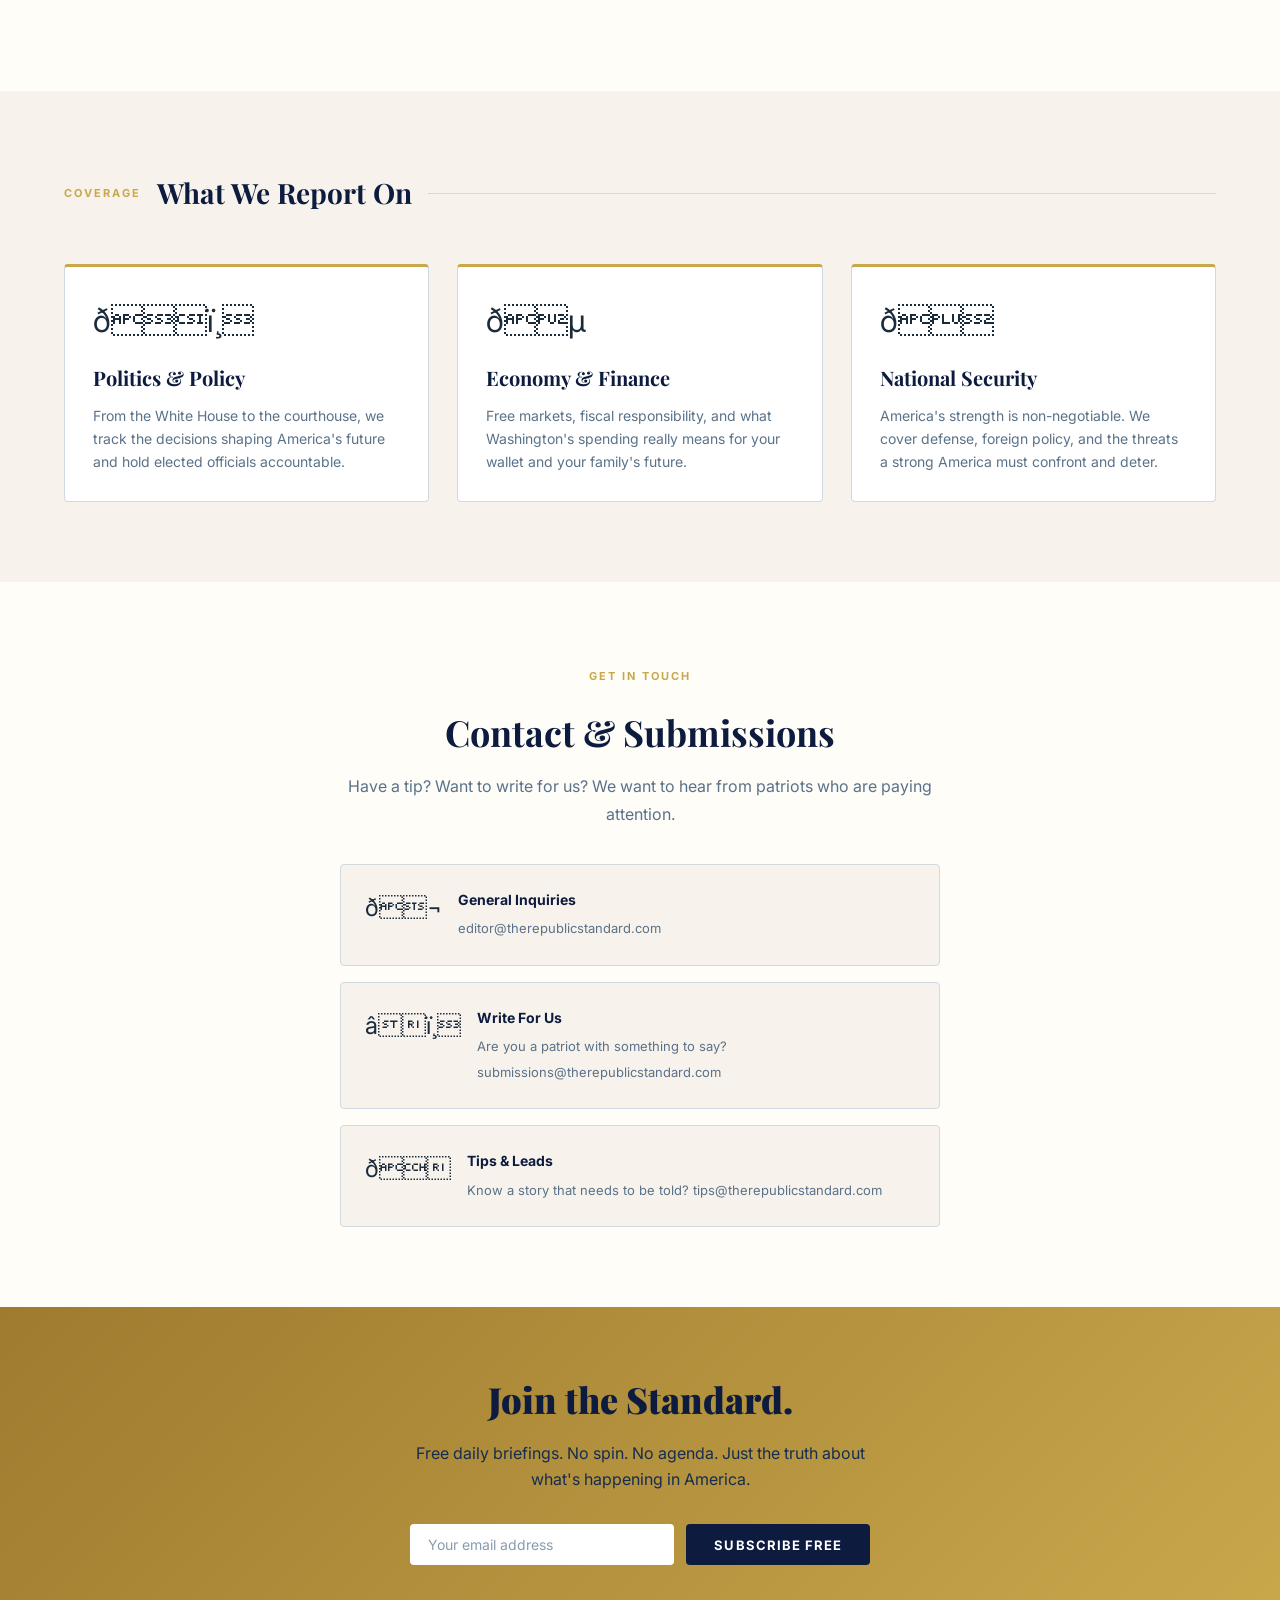
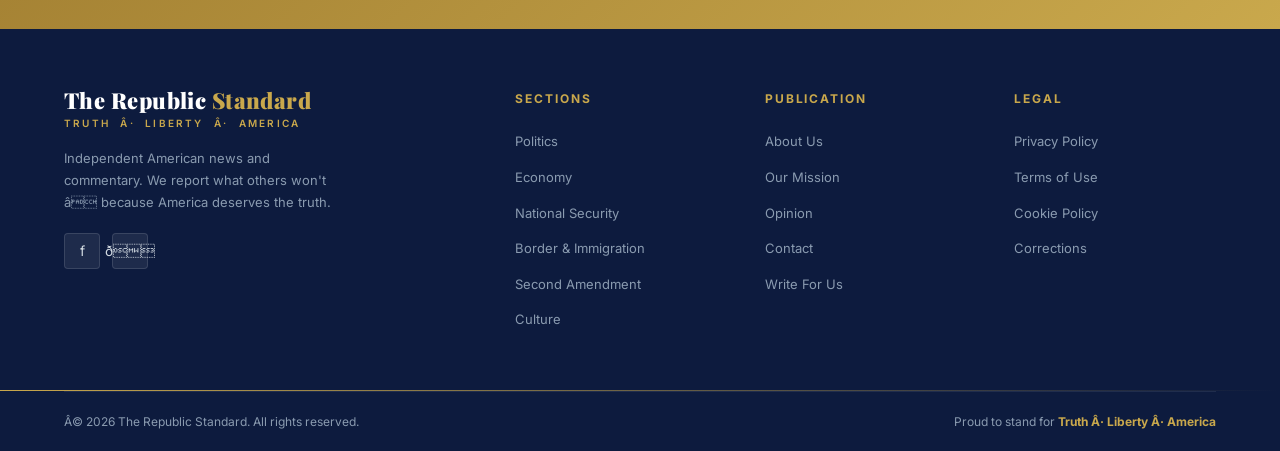
==== commit b2f7eec3: "Update description and voice to American perspective Update about.html content and copy" ====
--- a/about.html
+++ b/about.html
@@ -4,7 +4,7 @@
   <meta charset="UTF-8" />
   <meta name="viewport" content="width=device-width, initial-scale=1.0" />
   <title>About â The Republic Standard</title>
-  <meta name="description" content="The Republic Standard is an independent conservative news publication dedicated to truth, liberty, and America." />
+  <meta name="description" content="The Republic Standard is an independent American news publication dedicated to truth, liberty, and America." />
   <link rel="stylesheet" href="style.css" />
   <link rel="icon" href="data:image/svg+xml,<svg xmlns='http://www.w3.org/2000/svg' viewBox='0 0 100 100'><text y='.9em' font-size='90'>ð¦ </text></svg>" />
@@ -46,7 +46,7 @@
   <section class="page-hero">
     <span class="section-label">Who We Are</span>
     <h1>About The Republic Standard</h1>
-    <p>An independent conservative voice holding the line for truth, freedom, and the American way of life.</p>
+    <p>An independent American voice holding the line for truth, freedom, and the American way of life.</p>
   </section>
 
   <!-- MISSION STRIP -->
@@ -73,7 +73,7 @@
             The Republic Standard was founded on a simple but urgent premise: Americans deserve a news source that reports the truth without fear, without bias, and without the corrupting influence of corporate or political agendas. We believe in the Constitution â all of it. We believe in free markets, secure borders, strong national defense, and the God-given rights of every American citizen.
           </p>
           <p>
-            We don't hide our perspective. We are proud conservatives who believe in the founding principles of this republic. What we pledge to you is rigorous, fact-based reporting that gives those principles a fair hearing â the kind of hearing the mainstream media refuses to provide.
+            We don't hide our perspective. We are proud Americans who believe in the founding principles of this republic. What we pledge to you is rigorous, fact-based reporting that gives those principles a fair hearing â the kind of hearing the mainstream media refuses to provide.
           </p>
           <p>
             This is your publication. Built for Americans who are done being talked down to, done being lied to, and ready to fight for the country they love.
@@ -106,7 +106,7 @@
           <div class="value-item">
             <div class="value-icon">ð¥</div>
             <div>
-              <strong>Unapologetic Conservatism</strong>
+              <strong>Unapologetic Patriotism</strong>
               <p>We believe in free markets, strong borders, and America-first policy. We won't apologize for it.</p>
             </div>
           </div>
@@ -171,7 +171,7 @@
             <span style="font-size:24px;">âï¸</span>
             <div>
               <strong style="font-size:14px;color:var(--navy);display:block;margin-bottom:4px;">Write For Us</strong>
-              <span style="font-size:13px;color:var(--text-light);">Are you a conservative writer with something to say? submissions@therepublicstandard.com</span>
+              <span style="font-size:13px;color:var(--text-light);">Are you a patriot with something to say? submissions@therepublicstandard.com</span>
             </div>
           </div>
           <div style="background:var(--parchment);border:1px solid var(--gray-300);border-radius:var(--radius);padding:24px;display:flex;gap:16px;align-items:flex-start;">
@@ -207,7 +207,7 @@
             <span class="logo-name">The Republic <span>Standard</span></span>
             <span class="logo-tagline">Truth &nbsp;Â·&nbsp; Liberty &nbsp;Â·&nbsp; America</span>
           </a>
-          <p>Independent conservative news and commentary. We report what others won't â because America deserves the truth.</p>
+          <p>Independent American news and commentary. We report what others won't â because America deserves the truth.</p>
           <div class="footer-social">
             <a href="https://www.facebook.com/TheRepublicStandard" target="_blank" rel="noopener" title="Facebook">f</a>
             <a href="https://twitter.com/RepublicStd" target="_blank" rel="noopener" title="Twitter/X">ð</a>
--- a/style.css
+++ b/style.css
@@ -6,7 +6,7 @@
 
 /* ---------- CSS Variables ---------- */
 :root {
-  --navy:       #0B1F3A;
+  --navy:       #0D1B3E;
   --navy-mid:   #162C4F;
   --navy-light: #1E3A65;
   --gold:       #C9A84C;
@@ -311,7 +311,7 @@
   grid-template-columns: 1.8fr 1fr;
   gap: 28px;
 }
-.articles-grid.featured-grid .featured-main {
+ .articles-grid.featured-grid .featured-main {
   grid-row: span 2;
 }
 
@@ -324,6 +324,7 @@
   display: flex;
   flex-direction: column;
 }
+
 .article-card:hover { box-shadow: var(--shadow-lg); transform: translateY(-2px); }
 
 .article-img {
@@ -343,7 +344,7 @@
   background: linear-gradient(135deg, var(--navy) 0%, var(--navy-light) 100%);
   color: var(--gold);
 }
-#article-cat {
+.article-cat {
   position: absolute;
   top: 12px; left: 12px;
   background: var(--gold);
@@ -400,7 +401,7 @@
 
 /* ============================================================
    OPINION / COLUMN STRIP
-   ============================================================ */
+5 ============================================================ */
 .opinion-strip {
   background: var(--navy);
   padding: 60px 0;
@@ -829,7 +830,8 @@
   font-size: 12px;
   color: var(--gray-500);
 }
-.footer-bottom a { color: var(--gray-500); transition: color 0.2s; }
+.footer-bottom a { color: var(--gray-500); transition: color 0.2s;
+}
 .footer-bottom a:hover { color: var(--gold); }
 
 /* ============================================================
@@ -840,7 +842,7 @@
   border-bottom: 1px solid var(--gray-300);
   overflow-x: auto;
 }
-.cat-tabs-inner {
+ .cat-tabs-inner {
   display: flex;
   gap: 0;
   max-width: var(--max-w);
@@ -884,5 +886,5 @@
   nav.open { display: flex; flex-direction: column; gap: 16px; width: 100%; padding: 16px 0; }
   .hamburger { display: flex; }
   .newsletter-form { flex-direction: column; }
-  .top-bar .container { flex-direction: column; gap: 6px; }
-}
+  top-bar .container { flex-direction: column; gap: 6px; }
+}
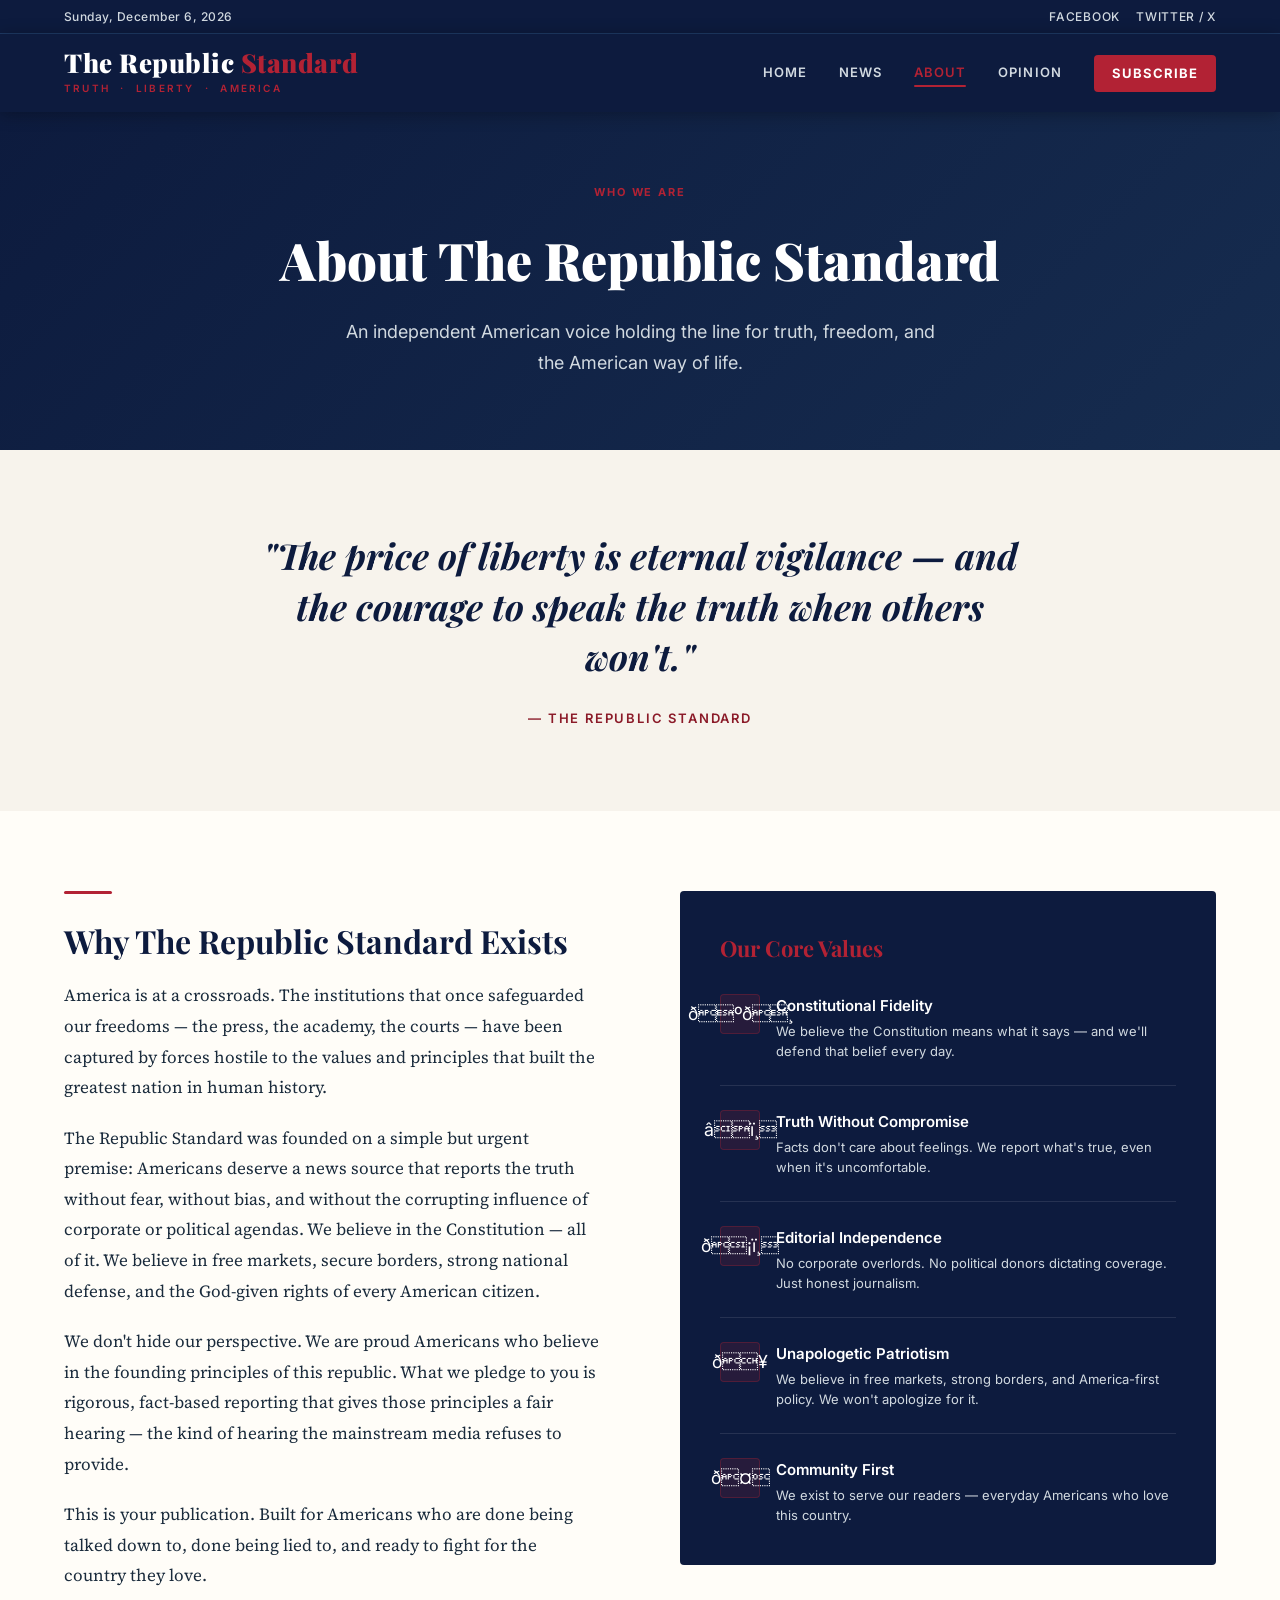
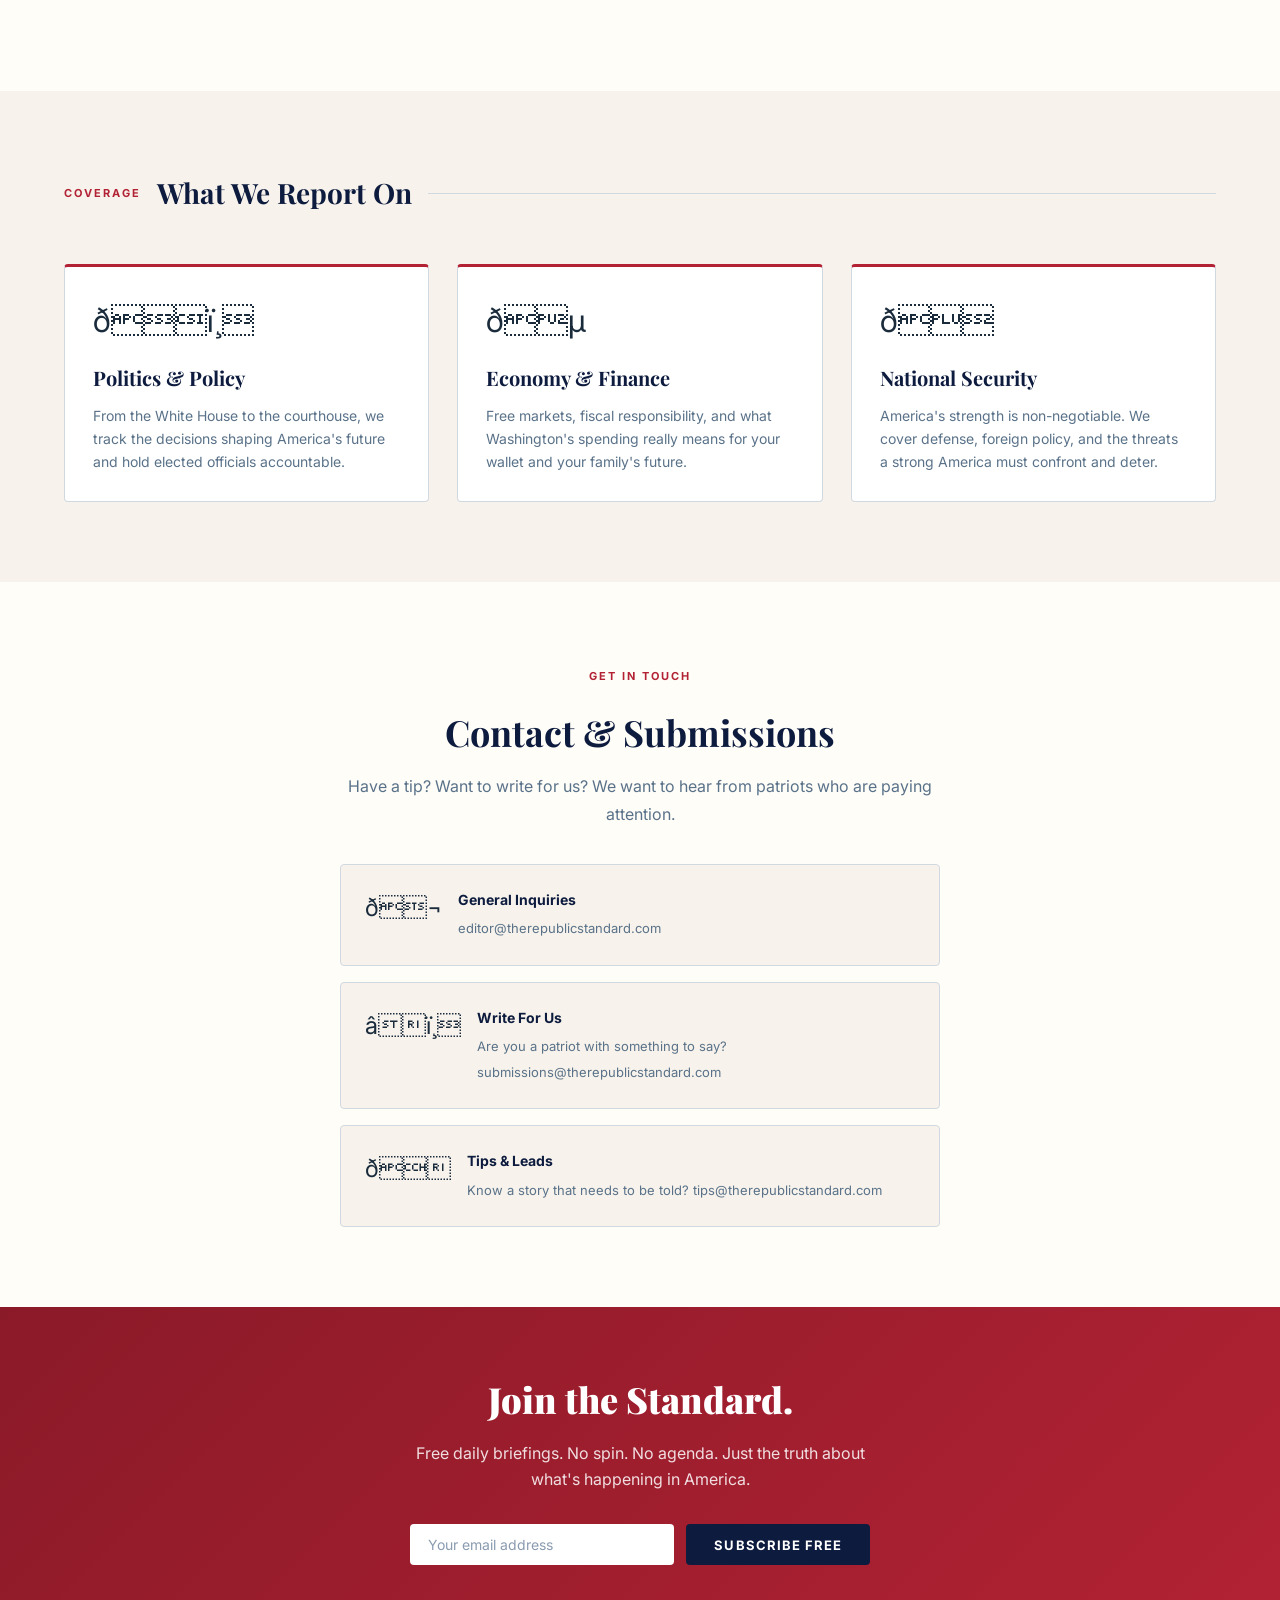
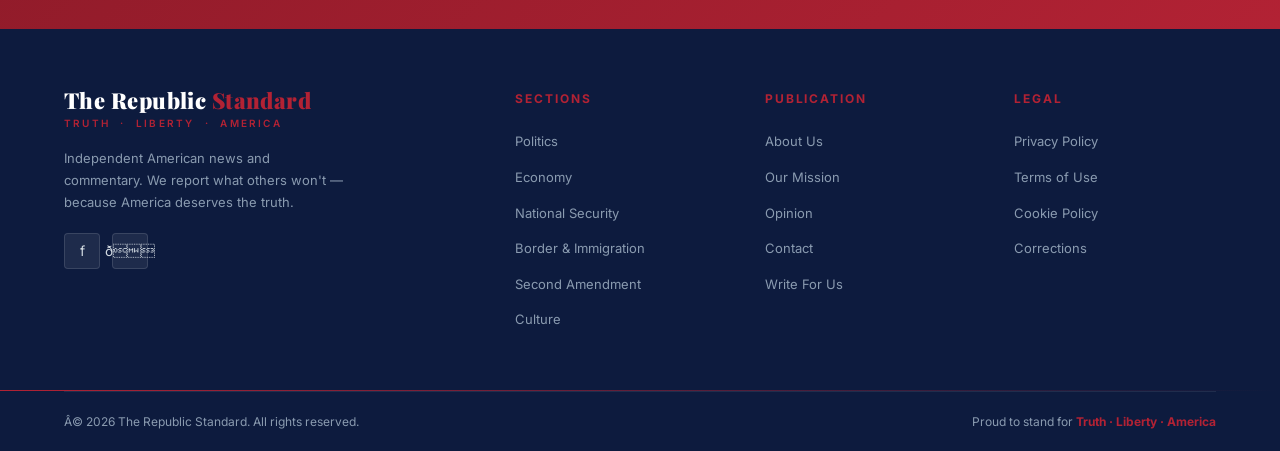
==== commit 76d05f15: "Fix character encoding: replace Unicode chars with HTML entities" ====
--- a/about.html
+++ b/about.html
@@ -3,7 +3,7 @@
 <head>
   <meta charset="UTF-8" />
   <meta name="viewport" content="width=device-width, initial-scale=1.0" />
-  <title>About â The Republic Standard</title>
+  <title>About &mdash; The Republic Standard</title>
   <meta name="description" content="The Republic Standard is an independent American news publication dedicated to truth, liberty, and America." />
   <link rel="stylesheet" href="style.css" />
   <link rel="icon" href="data:image/svg+xml,<svg xmlns='http://www.w3.org/2000/svg' viewBox='0 0 100 100'><text y='.9em' font-size='90'>ð¦@@ -27,7 +27,7 @@
     <div class="header-inner">
       <a href="index.html" class="logo">
         <span class="logo-name">The Republic <span>Standard</span></span>
-        <span class="logo-tagline">Truth &nbsp;Â·&nbsp; Liberty &nbsp;Â·&nbsp; America</span>
+        <span class="logo-tagline">Truth &nbsp;&middot;&nbsp; Liberty &nbsp;&middot;&nbsp; America</span>
       </a>
       <div class="hamburger" id="hamburger">
         <span></span><span></span><span></span>
@@ -53,9 +53,9 @@
   <section class="mission-strip" id="mission">
     <div class="container">
       <blockquote>
-        "The price of liberty is eternal vigilance â and the courage to speak the truth when others won't."
+        "The price of liberty is eternal vigilance &mdash; and the courage to speak the truth when others won't."
       </blockquote>
-      <cite>â The Republic Standard</cite>
+      <cite>&mdash; The Republic Standard</cite>
     </div>
   </section>
 
@@ -67,13 +67,13 @@
           <div class="gold-line"></div>
           <h2>Why The Republic Standard Exists</h2>
           <p>
-            America is at a crossroads. The institutions that once safeguarded our freedoms â the press, the academy, the courts â have been captured by forces hostile to the values and principles that built the greatest nation in human history.
-          </p>
-          <p>
-            The Republic Standard was founded on a simple but urgent premise: Americans deserve a news source that reports the truth without fear, without bias, and without the corrupting influence of corporate or political agendas. We believe in the Constitution â all of it. We believe in free markets, secure borders, strong national defense, and the God-given rights of every American citizen.
-          </p>
-          <p>
-            We don't hide our perspective. We are proud Americans who believe in the founding principles of this republic. What we pledge to you is rigorous, fact-based reporting that gives those principles a fair hearing â the kind of hearing the mainstream media refuses to provide.
+            America is at a crossroads. The institutions that once safeguarded our freedoms &mdash; the press, the academy, the courts &mdash; have been captured by forces hostile to the values and principles that built the greatest nation in human history.
+          </p>
+          <p>
+            The Republic Standard was founded on a simple but urgent premise: Americans deserve a news source that reports the truth without fear, without bias, and without the corrupting influence of corporate or political agendas. We believe in the Constitution &mdash; all of it. We believe in free markets, secure borders, strong national defense, and the God-given rights of every American citizen.
+          </p>
+          <p>
+            We don't hide our perspective. We are proud Americans who believe in the founding principles of this republic. What we pledge to you is rigorous, fact-based reporting that gives those principles a fair hearing &mdash; the kind of hearing the mainstream media refuses to provide.
           </p>
           <p>
             This is your publication. Built for Americans who are done being talked down to, done being lied to, and ready to fight for the country they love.
@@ -86,7 +86,7 @@
             <div class="value-icon">ðºð¸</div>
             <div>
               <strong>Constitutional Fidelity</strong>
-              <p>We believe the Constitution means what it says â and we'll defend that belief every day.</p>
+              <p>We believe the Constitution means what it says &mdash; and we'll defend that belief every day.</p>
             </div>
           </div>
           <div class="value-item">
@@ -114,7 +114,7 @@
             <div class="value-icon">ð¤</div>
             <div>
               <strong>Community First</strong>
-              <p>We exist to serve our readers â everyday Americans who love this country.</p>
+              <p>We exist to serve our readers &mdash; everyday Americans who love this country.</p>
             </div>
           </div>
         </div>
@@ -205,9 +205,9 @@
         <div class="footer-brand">
           <a href="index.html" class="logo">
             <span class="logo-name">The Republic <span>Standard</span></span>
-            <span class="logo-tagline">Truth &nbsp;Â·&nbsp; Liberty &nbsp;Â·&nbsp; America</span>
+            <span class="logo-tagline">Truth &nbsp;&middot;&nbsp; Liberty &nbsp;&middot;&nbsp; America</span>
           </a>
-          <p>Independent American news and commentary. We report what others won't â because America deserves the truth.</p>
+          <p>Independent American news and commentary. We report what others won't &mdash; because America deserves the truth.</p>
           <div class="footer-social">
             <a href="https://www.facebook.com/TheRepublicStandard" target="_blank" rel="noopener" title="Facebook">f</a>
             <a href="https://twitter.com/RepublicStd" target="_blank" rel="noopener" title="Twitter/X">ð</a>
@@ -249,7 +249,7 @@
     <div class="container">
       <div class="footer-bottom">
         <span>Â© <span id="year"></span> The Republic Standard. All rights reserved.</span>
-        <span>Proud to stand for <strong style="color:var(--gold)">Truth Â· Liberty Â· America</strong></span>
+        <span>Proud to stand for <strong style="color:var(--gold)">Truth &middot; Liberty &middot; America</strong></span>
       </div>
     </div>
   </footer>
--- a/style.css
+++ b/style.css
@@ -9,9 +9,9 @@
   --navy:       #0D1B3E;
   --navy-mid:   #162C4F;
   --navy-light: #1E3A65;
-  --gold:       #C9A84C;
-  --gold-light: #E8C97A;
-  --gold-dark:  #9E7B2F;
+  --gold:       #B22234;
+  --gold-light: #D94455;
+  --gold-dark:  #8B1A28;
   --parchment:  #F7F3EC;
   --cream:      #FFFDF8;
   --white:      #FFFFFF;
@@ -76,7 +76,7 @@
 }
 .btn-primary {
   background: var(--gold);
-  color: var(--navy);
+  color: var(--white);
 }
 .btn-primary:hover { background: var(--gold-light); transform: translateY(-1px); box-shadow: var(--shadow); }
 .btn-outline {
@@ -84,7 +84,7 @@
   color: var(--gold);
   border: 1.5px solid var(--gold);
 }
-.btn-outline:hover { background: var(--gold); color: var(--navy); }
+.btn-outline:hover { background: var(--gold); color: var(--white); }
 .btn-white {
   background: var(--white);
   color: var(--navy);
@@ -181,7 +181,7 @@
 }
 .nav-cta {
   background: var(--gold) !important;
-  color: var(--navy) !important;
+  color: var(--white) !important;
   padding: 8px 18px;
   border-radius: var(--radius);
   font-weight: 700 !important;
@@ -213,7 +213,7 @@
   letter-spacing: 0.2em;
   text-transform: uppercase;
   color: var(--gold);
-  border: 1px solid rgba(201,168,76,0.4);
+  border: 1px solid rgba(178,34,52,0.4);
   padding: 5px 14px;
   border-radius: 2px;
   margin-bottom: 20px;
@@ -249,7 +249,7 @@
    ============================================================ */
 .ticker {
   background: var(--gold);
-  color: var(--navy);
+  color: var(--white);
   padding: 10px 0;
   overflow: hidden;
   white-space: nowrap;
@@ -262,8 +262,8 @@
   text-transform: uppercase;
   margin-right: 20px;
   padding: 0 16px 0 24px;
-  border-right: 2px solid var(--navy);
-  color: var(--navy);
+  border-right: 2px solid rgba(255,255,255,0.4);
+  color: var(--white);
 }
 .ticker-track {
   display: inline-block;
@@ -273,7 +273,7 @@
   letter-spacing: 0.04em;
 }
 .ticker-track span { margin: 0 40px; }
-.ticker-track span::before { content: 'â '; font-size: 8px; margin-right: 6px; }
+.ticker-track span::before { content: 'â '; font-size: 8px; margin-right: 6px; }
 @keyframes ticker-scroll {
   0%   { transform: translateX(0); }
   100% { transform: translateX(-50%); }
@@ -311,7 +311,7 @@
   grid-template-columns: 1.8fr 1fr;
   gap: 28px;
 }
- .articles-grid.featured-grid .featured-main {
+.articles-grid.featured-grid .featured-main {
   grid-row: span 2;
 }
 
@@ -324,7 +324,6 @@
   display: flex;
   flex-direction: column;
 }
-
 .article-card:hover { box-shadow: var(--shadow-lg); transform: translateY(-2px); }
 
 .article-img {
@@ -348,7 +347,7 @@
   position: absolute;
   top: 12px; left: 12px;
   background: var(--gold);
-  color: var(--navy);
+  color: var(--white);
   font-size: 10px;
   font-weight: 700;
   letter-spacing: 0.14em;
@@ -401,7 +400,7 @@
 
 /* ============================================================
    OPINION / COLUMN STRIP
-5 ============================================================ */
+   ============================================================ */
 .opinion-strip {
   background: var(--navy);
   padding: 60px 0;
@@ -417,7 +416,7 @@
 }
 .opinion-card {
   background: rgba(255,255,255,0.06);
-  border: 1px solid rgba(201,168,76,0.2);
+  border: 1px solid rgba(178,34,52,0.2);
   border-radius: var(--radius);
   padding: 24px;
   transition: background 0.2s;
@@ -439,7 +438,7 @@
   font-family: var(--font-serif);
   font-size: 18px;
   font-weight: 700;
-  color: var(--navy);
+  color: var(--white);
   flex-shrink: 0;
 }
 .author-info strong {
@@ -474,12 +473,12 @@
   font-family: var(--font-serif);
   font-size: 36px;
   font-weight: 900;
-  color: var(--navy);
+  color: var(--white);
   margin-bottom: 12px;
 }
 .newsletter p {
   font-size: 16px;
-  color: var(--navy-mid);
+  color: rgba(255,255,255,0.85);
   margin-bottom: 32px;
   max-width: 480px;
   margin-left: auto;
@@ -593,8 +592,8 @@
 .value-item:last-child { border-bottom: none; margin-bottom: 0; padding-bottom: 0; }
 .value-icon {
   width: 40px; height: 40px;
-  background: rgba(201,168,76,0.15);
-  border: 1px solid rgba(201,168,76,0.3);
+  background: rgba(178,34,52,0.15);
+  border: 1px solid rgba(178,34,52,0.3);
   border-radius: var(--radius);
   display: flex;
   align-items: center;
@@ -656,7 +655,7 @@
   padding-right: 24px;
 }
 .blog-list { display: flex; flex-direction: column; gap: 28px; }
-.blog-card {
+blog-card {
   background: var(--white);
   border: 1px solid var(--gray-300);
   border-radius: var(--radius);
@@ -665,6 +664,15 @@
   overflow: hidden;
   transition: box-shadow 0.25s, transform 0.25s;
 }
+.blog-card {
+  background: var(--white);
+  border: 1px solid var(--gray-300);
+  border-radius: var(--radius);
+  display: grid;
+  grid-template-columns: 240px 1fr;
+  overflow: hidden;
+  transition: box-shadow 0.25s, transform 0.25s;
+}
 .blog-card:hover { box-shadow: var(--shadow-lg); transform: translateY(-2px); }
 .blog-card-img {
   background: var(--navy);
@@ -691,6 +699,12 @@
   color: var(--navy);
   line-height: 1.3;
   margin-bottom: 10px;
+}
+blog-card-body p {
+  font-size: 14px;
+  color: var(--text-light);
+  line-height: 1.65;
+  margin-bottom: 16px;
 }
 .blog-card-body p {
   font-size: 14px;
@@ -698,6 +712,7 @@
   line-height: 1.65;
   margin-bottom: 16px;
 }
+blog-card-meta { font-size: 12px; color: var(--gray-500); display: flex; gap: 12px; flex-wrap: wrap; }
 .blog-card-meta { font-size: 12px; color: var(--gray-500); display: flex; gap: 12px; flex-wrap: wrap; }
 
 /* Sidebar */
@@ -744,7 +759,7 @@
   width: 100%;
   padding: 10px 14px;
   background: rgba(255,255,255,0.1);
-  border: 1px solid rgba(201,168,76,0.3);
+  border: 1px solid rgba(178,34,52,0.3);
   border-radius: var(--radius);
   color: var(--white);
   font-size: 13px;
@@ -759,7 +774,7 @@
   background: var(--gold);
   border: none;
   border-radius: var(--radius);
-  color: var(--navy);
+  color: var(--white);
   font-size: 12px;
   font-weight: 700;
   letter-spacing: 0.1em;
@@ -803,7 +818,7 @@
   color: var(--gray-300);
   transition: all 0.2s;
 }
-.footer-social a:hover { background: var(--gold); color: var(--navy); border-color: var(--gold); }
+.footer-social a:hover { background: var(--gold); color: var(--white); border-color: var(--gold); }
 
 .footer-col h4 {
   font-size: 12px;
@@ -830,8 +845,7 @@
   font-size: 12px;
   color: var(--gray-500);
 }
-.footer-bottom a { color: var(--gray-500); transition: color 0.2s;
-}
+.footer-bottom a { color: var(--gray-500); transition: color 0.2s; }
 .footer-bottom a:hover { color: var(--gold); }
 
 /* ============================================================
@@ -842,7 +856,7 @@
   border-bottom: 1px solid var(--gray-300);
   overflow-x: auto;
 }
- .cat-tabs-inner {
+.cat-tabs-inner {
   display: flex;
   gap: 0;
   max-width: var(--max-w);
@@ -886,5 +900,5 @@
   nav.open { display: flex; flex-direction: column; gap: 16px; width: 100%; padding: 16px 0; }
   .hamburger { display: flex; }
   .newsletter-form { flex-direction: column; }
-  top-bar .container { flex-direction: column; gap: 6px; }
-}
+  .top-bar .container { flex-direction: column; gap: 6px; }
+}
